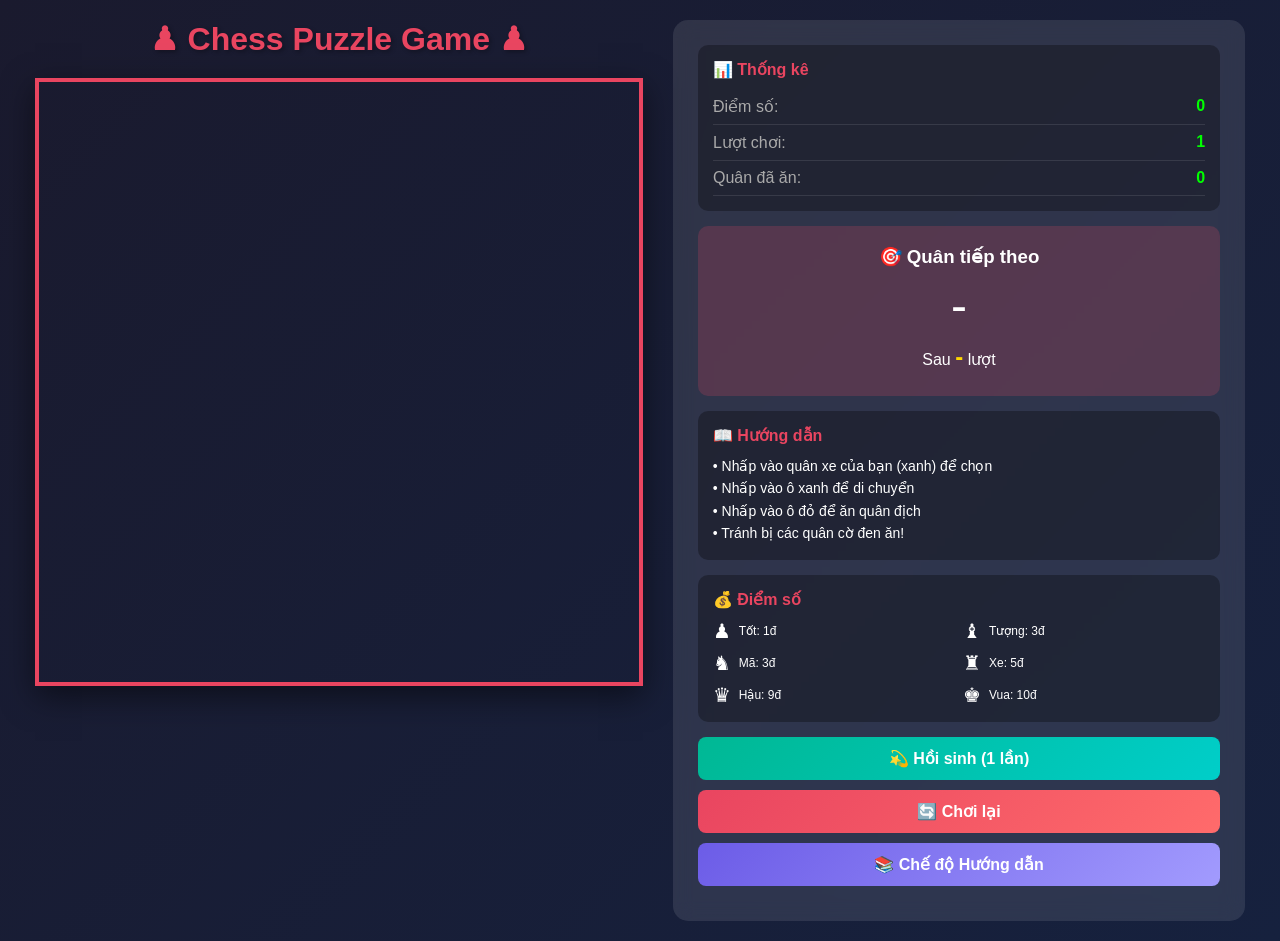
==== temp.html @ 2a575c33 "temp" ====
<!doctype html>
<html lang="vi">
  <head>
    <meta charset="UTF-8" />
    <meta name="viewport" content="width=device-width, initial-scale=1.0" />
    <title>Chess Puzzle Game</title>
    <style>
      * {
        margin: 0;
        padding: 0;
        box-sizing: border-box;
      }

      body {
        font-family: "Segoe UI", Tahoma, Geneva, Verdana, sans-serif;
        background: linear-gradient(135deg, #1a1a2e 0%, #16213e 100%);
        min-height: 100vh;
        display: flex;
        justify-content: center;
        align-items: center;
        padding: 20px;
      }

      .game-container {
        display: flex;
        gap: 30px;
        align-items: flex-start;
      }

      .board-section {
        display: flex;
        flex-direction: column;
        align-items: center;
      }

      h1 {
        color: #e94560;
        margin-bottom: 20px;
        text-shadow: 2px 2px 4px rgba(0, 0, 0, 0.3);
      }

      .chess-board {
        display: grid;
        grid-template-columns: repeat(12, 50px);
        grid-template-rows: repeat(12, 50px);
        border: 4px solid #e94560;
        box-shadow: 0 10px 30px rgba(0, 0, 0, 0.5);
      }

      .cell {
        width: 50px;
        height: 50px;
        display: flex;
        justify-content: center;
        align-items: center;
        font-size: 32px;
        cursor: pointer;
        transition: all 0.2s ease;
        position: relative;
      }

      .cell.white {
        background-color: #ffffff;
      }

      .cell.black {
        background-color: #919191;
      }

      .cell:hover {
        filter: brightness(1.2);
      }

      .cell.selected {
        background-color: #7fff00 !important;
        box-shadow: inset 0 0 10px rgba(0, 0, 0, 0.3);
      }

      .cell.valid-move {
        background-color: #90ee90 !important;
      }

      .cell.valid-capture {
        background-color: #ff6b6b !important;
      }

      .cell.danger {
        animation: pulse-danger 0.5s ease infinite;
      }

      @keyframes pulse-danger {
        0%,
        100% {
          box-shadow: inset 0 0 20px rgba(255, 0, 0, 0.5);
        }
        50% {
          box-shadow: inset 0 0 30px rgba(255, 0, 0, 0.8);
        }
      }

      .cell.highlighted {
        animation: pulse-highlight 1s ease infinite;
        border: 3px solid #ffd700;
      }

      @keyframes pulse-highlight {
        0%,
        100% {
          box-shadow: inset 0 0 15px rgba(255, 215, 0, 0.5);
        }
        50% {
          box-shadow: inset 0 0 25px rgba(255, 215, 0, 0.8);
        }
      }

      .piece {
        user-select: none;
        text-shadow: 1px 1px 2px rgba(0, 0, 0, 0.5);
      }

      .piece.player {
        filter: drop-shadow(0 0 5px #00ff00);
      }

      .piece.enemy {
        filter: drop-shadow(0 0 3px #ff0000);
      }

      .side-panel {
        background: rgba(255, 255, 255, 0.1);
        padding: 25px;
        border-radius: 15px;
        color: white;
        min-width: 280px;
        backdrop-filter: blur(10px);
      }

      .info-box {
        background: rgba(0, 0, 0, 0.3);
        padding: 15px;
        border-radius: 10px;
        margin-bottom: 15px;
      }

      .info-box h3 {
        color: #e94560;
        margin-bottom: 10px;
        font-size: 16px;
      }

      .info-box p {
        font-size: 14px;
        line-height: 1.6;
      }

      .stat {
        display: flex;
        justify-content: space-between;
        padding: 8px 0;
        border-bottom: 1px solid rgba(255, 255, 255, 0.1);
      }

      .stat-label {
        color: #aaa;
      }

      .stat-value {
        color: #00ff00;
        font-weight: bold;
      }

      .next-piece-display {
        text-align: center;
        padding: 20px;
        background: rgba(233, 69, 96, 0.2);
        border-radius: 10px;
        margin-bottom: 15px;
      }

      .next-piece-display .piece-preview {
        font-size: 48px;
        margin: 10px 0;
      }

      .countdown {
        font-size: 24px;
        color: #ffd700;
        font-weight: bold;
      }

      .btn {
        width: 100%;
        padding: 12px 20px;
        border: none;
        border-radius: 8px;
        font-size: 16px;
        cursor: pointer;
        transition: all 0.3s ease;
        margin-bottom: 10px;
        font-weight: bold;
      }

      .btn-revive {
        background: linear-gradient(135deg, #00b894 0%, #00cec9 100%);
        color: white;
      }

      .btn-revive:hover:not(:disabled) {
        transform: translateY(-2px);
        box-shadow: 0 5px 15px rgba(0, 184, 148, 0.4);
      }

      .btn-revive:disabled {
        background: #555;
        cursor: not-allowed;
        opacity: 0.6;
      }

      .btn-restart {
        background: linear-gradient(135deg, #e94560 0%, #ff6b6b 100%);
        color: white;
      }

      .btn-restart:hover {
        transform: translateY(-2px);
        box-shadow: 0 5px 15px rgba(233, 69, 96, 0.4);
      }

      .game-over-overlay {
        position: fixed;
        top: 0;
        left: 0;
        width: 100%;
        height: 100%;
        background: rgba(0, 0, 0, 0.8);
        display: flex;
        justify-content: center;
        align-items: center;
        z-index: 1000;
        opacity: 0;
        pointer-events: none;
        transition: opacity 0.3s ease;
      }

      .game-over-overlay.show {
        opacity: 1;
        pointer-events: all;
      }

      .game-over-content {
        background: linear-gradient(135deg, #1a1a2e 0%, #16213e 100%);
        padding: 40px;
        border-radius: 20px;
        text-align: center;
        border: 3px solid #e94560;
        box-shadow: 0 20px 50px rgba(0, 0, 0, 0.5);
      }

      .game-over-content h2 {
        color: #e94560;
        font-size: 36px;
        margin-bottom: 20px;
      }

      .game-over-content .final-score {
        color: #ffd700;
        font-size: 48px;
        margin: 20px 0;
      }

      .game-over-content .btn {
        width: auto;
        padding: 15px 40px;
      }

      .legend {
        display: grid;
        grid-template-columns: repeat(2, 1fr);
        gap: 8px;
        font-size: 12px;
      }

      .legend-item {
        display: flex;
        align-items: center;
        gap: 8px;
      }

      .legend-piece {
        font-size: 20px;
      }

      .message {
        position: fixed;
        top: 20px;
        left: 50%;
        transform: translateX(-50%);
        background: rgba(233, 69, 96, 0.9);
        color: white;
        padding: 15px 30px;
        border-radius: 10px;
        font-size: 18px;
        opacity: 0;
        transition: opacity 0.3s ease;
        z-index: 100;
      }

      .message.show {
        opacity: 1;
      }
    </style>
  </head>
  <body>
    <div class="message" id="message"></div>

    <div class="game-container">
      <div class="board-section">
        <h1>♟ Chess Puzzle Game ♟</h1>
        <div class="chess-board" id="board"></div>
      </div>

      <div class="side-panel">
        <div class="info-box">
          <h3>📊 Thống kê</h3>
          <div class="stat">
            <span class="stat-label">Điểm số:</span>
            <span class="stat-value" id="score">0</span>
          </div>
          <div class="stat">
            <span class="stat-label">Lượt chơi:</span>
            <span class="stat-value" id="turn">1</span>
          </div>
          <div class="stat">
            <span class="stat-label">Quân đã ăn:</span>
            <span class="stat-value" id="captured">0</span>
          </div>
        </div>

        <div class="next-piece-display">
          <h3>🎯 Quân tiếp theo</h3>
          <div class="piece-preview" id="next-piece">-</div>
          <div>Sau <span class="countdown" id="turns-until">-</span> lượt</div>
          <div
            id="next-count"
            style="font-size: 12px; color: #aaa; margin-top: 5px"
          ></div>
        </div>

        <div class="info-box">
          <h3>📖 Hướng dẫn</h3>
          <p>
            • Nhấp vào quân xe của bạn (xanh) để chọn<br />
            • Nhấp vào ô xanh để di chuyển<br />
            • Nhấp vào ô đỏ để ăn quân địch<br />
            • Tránh bị các quân cờ đen ăn!
          </p>
        </div>

        <div class="info-box">
          <h3>💰 Điểm số</h3>
          <div class="legend">
            <div class="legend-item">
              <span class="legend-piece">♟</span> Tốt: 1đ
            </div>
            <div class="legend-item">
              <span class="legend-piece">♝</span> Tượng: 3đ
            </div>
            <div class="legend-item">
              <span class="legend-piece">♞</span> Mã: 3đ
            </div>
            <div class="legend-item">
              <span class="legend-piece">♜</span> Xe: 5đ
            </div>
            <div class="legend-item">
              <span class="legend-piece">♛</span> Hậu: 9đ
            </div>
            <div class="legend-item">
              <span class="legend-piece">♚</span> Vua: 10đ
            </div>
          </div>
        </div>

        <button class="btn btn-revive" id="revive-btn" onclick="revivePlayer()">
          💫 Hồi sinh (1 lần)
        </button>
        <button class="btn btn-restart" onclick="restartGame()">
          🔄 Chơi lại
        </button>
        <button
          class="btn btn-tutorial"
          onclick="window.location.href = 'tutorial.html'"
          style="
            background: linear-gradient(135deg, #6c5ce7 0%, #a29bfe 100%);
            color: white;
          "
        >
          📚 Chế độ Hướng dẫn
        </button>
      </div>
    </div>

    <div class="game-over-overlay" id="game-over">
      <div class="game-over-content">
        <h2>☠️ Game Over!</h2>
        <p style="color: #aaa">Quân xe của bạn đã bị ăn!</p>
        <div class="final-score">Điểm: <span id="final-score">0</span></div>
        <button class="btn btn-restart" onclick="restartGame()">
          🔄 Chơi lại
        </button>
      </div>
    </div>

    <script src="game.js"></script>
  </body>
</html>
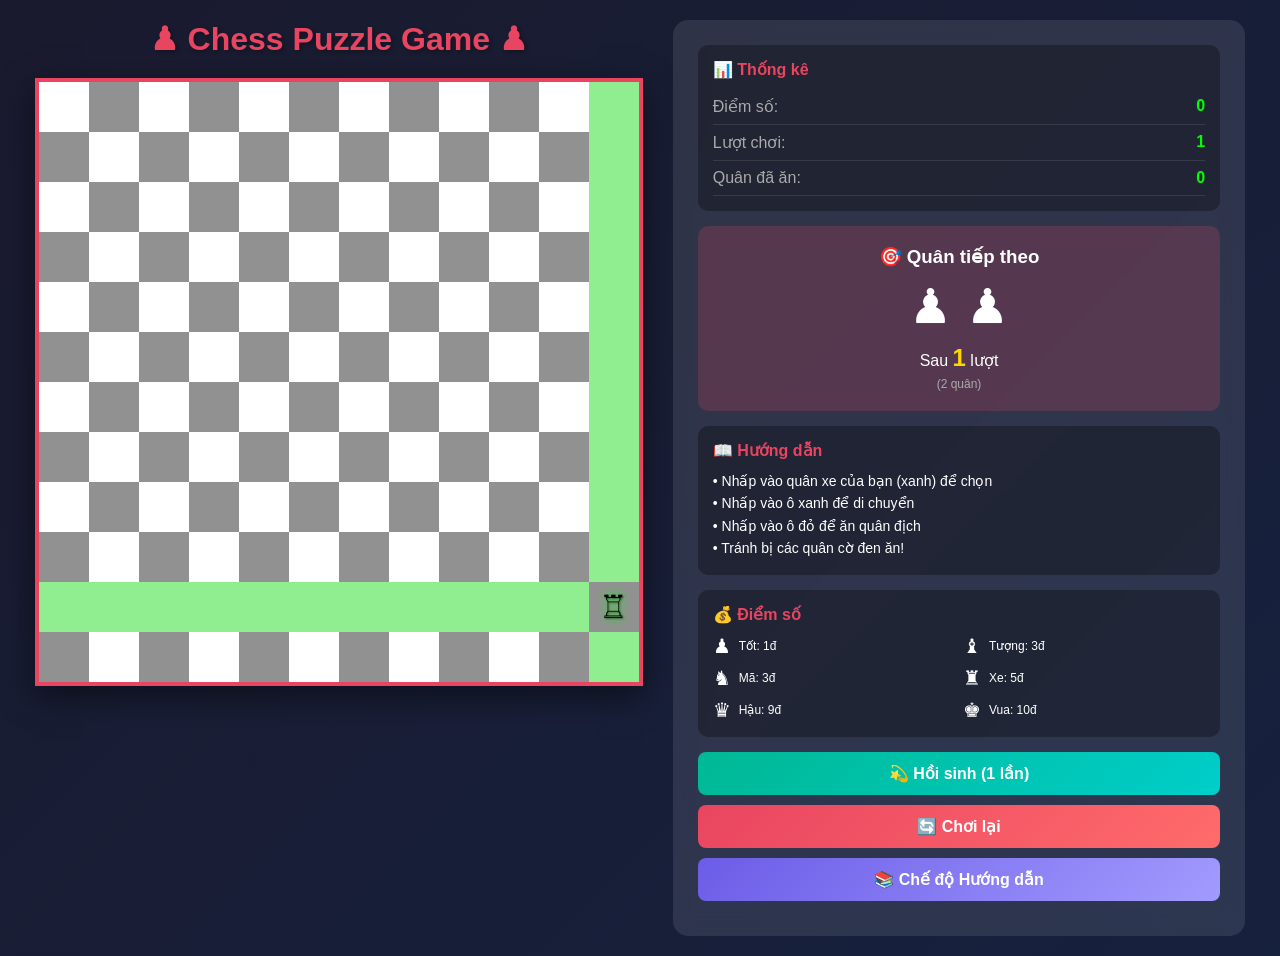
==== commit 3d66d25e: "Update" ====
--- a/temp.html
+++ b/temp.html
@@ -410,6 +410,6 @@
       </div>
     </div>
 
-    <script src="game.js"></script>
+    <script src="temp.js"></script>
   </body>
 </html>
